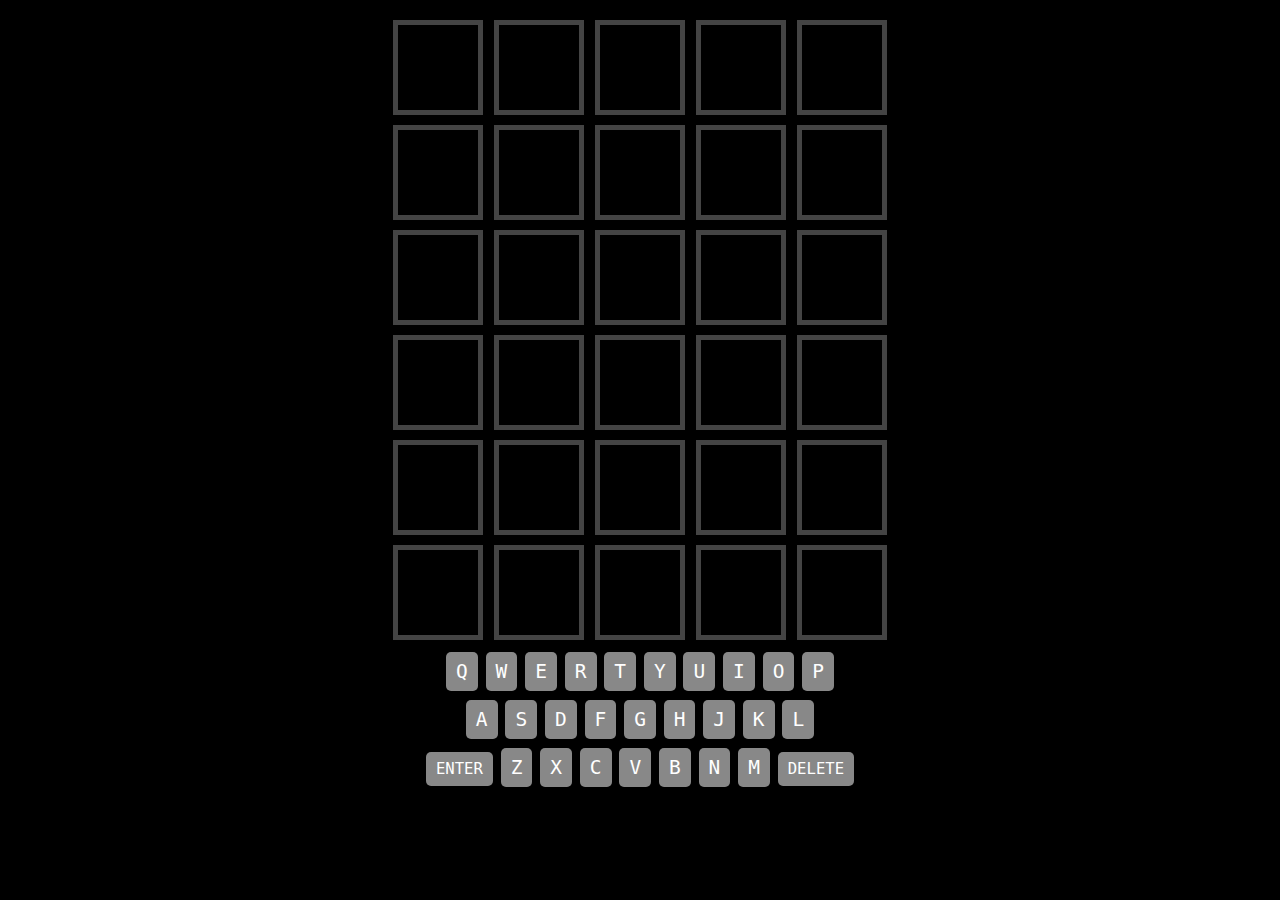
==== index.html @ ff06eb75 "initial commit" ====
<html>

<head>
	<link rel="stylesheet" href="style.css">
	<title>Woordle</title>
</head>

<body>
	<!-- guess boxes -->
	<div align=center class="row">
		<span id="w1b1" class="guessbox">0</span>
		<span id="w1b2" class="guessbox">0</span>
		<span id="w1b3" class="guessbox">0</span>
		<span id="w1b4" class="guessbox">0</span>
		<span id="w1b5" class="guessbox">0</span>
	</div>
	<div align=center class="row">
		<span id="w2b1" class="guessbox">0</span>
		<span id="w2b2" class="guessbox">0</span>
		<span id="w2b3" class="guessbox">0</span>
		<span id="w2b4" class="guessbox">0</span>
		<span id="w2b5" class="guessbox">0</span>
	</div>
	<div align=center class="row">
		<span id="w3b1" class="guessbox">0</span>
		<span id="w3b2" class="guessbox">0</span>
		<span id="w3b3" class="guessbox">0</span>
		<span id="w3b4" class="guessbox">0</span>
		<span id="w3b5" class="guessbox">0</span>
	</div>
	<div align=center class="row">
		<span id="w4b1" class="guessbox">0</span>
		<span id="w4b2" class="guessbox">0</span>
		<span id="w4b3" class="guessbox">0</span>
		<span id="w4b4" class="guessbox">0</span>
		<span id="w4b5" class="guessbox">0</span>
	</div>
	<div align=center class="row">
		<span id="w1b1" class="guessbox">0</span>
		<span id="w5b2" class="guessbox">0</span>
		<span id="w5b3" class="guessbox">0</span>
		<span id="w5b4" class="guessbox">0</span>
		<span id="w5b5" class="guessbox">0</span>
	</div>
	<div align=center class="row">
		<span id="w6b1" class="guessbox">0</span>
		<span id="w6b2" class="guessbox">r</span>
		<span id="w6b3" class="guessbox">i</span>
		<span id="w6b4" class="guessbox">W</span>
		<span id="w6b5" class="guessbox">0</span>
	</div>

	<!-- keyboard -->
	<div align=center class="keysrow">
		<span class="key">Q</span>	
		<span class="key">W</span>	
		<span class="key">E</span>	
		<span class="key">R</span>	
		<span class="key">T</span>	
		<span class="key">Y</span>	
		<span class="key">U</span>	
		<span class="key">I</span>	
		<span class="key">O</span>	
		<span class="key">P</span>	
	</div>
	<div align=center class="keysrow">
		<span class="key">A</span>	
		<span class="key">S</span>	
		<span class="key">D</span>	
		<span class="key">F</span>	
		<span class="key">G</span>	
		<span class="key">H</span>	
		<span class="key">J</span>	
		<span class="key">K</span>	
		<span class="key">L</span>	
	</div>
	<div align=center class="keysrow">
		<span class="key" id="enter">ENTER</span>	
		<span class="key">Z</span>	
		<span class="key">X</span>	
		<span class="key">C</span>	
		<span class="key">V</span>	
		<span class="key">B</span>	
		<span class="key">N</span>	
		<span class="key">M</span>	
		<span class="key" id="enter">DELETE</span>	
	</div>
</body>



</html>
---- style.css ----
body {
	background: black;
	color: black;
	font-family: monospace;
}

.guessbox {
	font-size: 5em;
	border-style: solid;
	border-width: 5px;
	border-color: #444;
	padding: 5px 20px;
	margin: 2px;
}

.row {
	margin: 30px;
}

.key {
	font-size: 1.5em;
	border-radius: 5px;
	background: #888;
	color: white;
	padding: 8px 10px;
}

.keysrow {
	margin: 25px;
}

#enter {
	font-size: 1.2em;
}
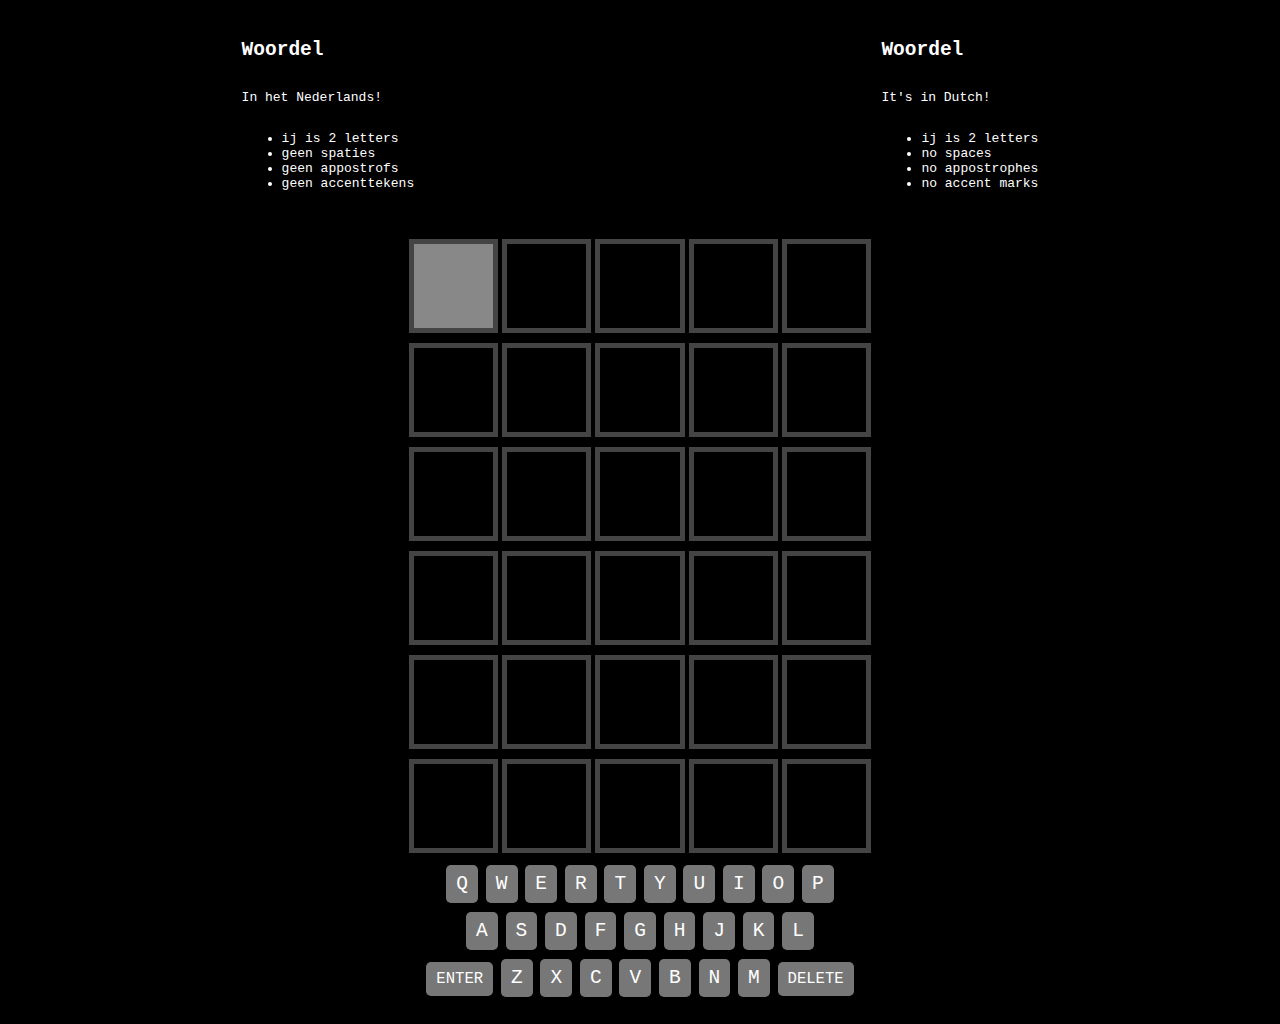
==== commit 46f7c0bf: "adds instructions" ====
--- a/index.html
+++ b/index.html
@@ -2,91 +2,72 @@
 
 <head>
 	<link rel="stylesheet" href="style.css">
-	<title>Woordle</title>
+	<title>Woordel</title>
 </head>
 
 <body>
+	<div class="instructions">
+		<div class="flex-container-col">
+			<h2>Woordel</h2>
+			<p>In het Nederlands!</p>
+			<ul>
+				<li>ij is 2 letters</li>
+				<li>geen spaties</li>
+				<li>geen appostrofs</li>
+				<li>geen accenttekens</li>
+			</ul>
+		</div>	
+		<div class="flex-container-col">
+			<h2>Woordel</h2>
+			<p>It's in Dutch!</p>
+			<ul>
+				<li>ij is 2 letters</li>
+				<li>no spaces</li>
+				<li>no appostrophes</li>
+				<li>no accent marks</li>
+			</ul>
+		</div>	
+	</div>
 	<!-- guess boxes -->
-	<div align=center class="row">
-		<span id="w1b1" class="guessbox">0</span>
-		<span id="w1b2" class="guessbox">0</span>
-		<span id="w1b3" class="guessbox">0</span>
-		<span id="w1b4" class="guessbox">0</span>
-		<span id="w1b5" class="guessbox">0</span>
-	</div>
-	<div align=center class="row">
-		<span id="w2b1" class="guessbox">0</span>
-		<span id="w2b2" class="guessbox">0</span>
-		<span id="w2b3" class="guessbox">0</span>
-		<span id="w2b4" class="guessbox">0</span>
-		<span id="w2b5" class="guessbox">0</span>
-	</div>
-	<div align=center class="row">
-		<span id="w3b1" class="guessbox">0</span>
-		<span id="w3b2" class="guessbox">0</span>
-		<span id="w3b3" class="guessbox">0</span>
-		<span id="w3b4" class="guessbox">0</span>
-		<span id="w3b5" class="guessbox">0</span>
-	</div>
-	<div align=center class="row">
-		<span id="w4b1" class="guessbox">0</span>
-		<span id="w4b2" class="guessbox">0</span>
-		<span id="w4b3" class="guessbox">0</span>
-		<span id="w4b4" class="guessbox">0</span>
-		<span id="w4b5" class="guessbox">0</span>
-	</div>
-	<div align=center class="row">
-		<span id="w1b1" class="guessbox">0</span>
-		<span id="w5b2" class="guessbox">0</span>
-		<span id="w5b3" class="guessbox">0</span>
-		<span id="w5b4" class="guessbox">0</span>
-		<span id="w5b5" class="guessbox">0</span>
-	</div>
-	<div align=center class="row">
-		<span id="w6b1" class="guessbox">0</span>
-		<span id="w6b2" class="guessbox">r</span>
-		<span id="w6b3" class="guessbox">i</span>
-		<span id="w6b4" class="guessbox">W</span>
-		<span id="w6b5" class="guessbox">0</span>
-	</div>
+	<div align="center" id="rows"></div>
 
 	<!-- keyboard -->
 	<div align=center class="keysrow">
-		<span class="key">Q</span>	
-		<span class="key">W</span>	
-		<span class="key">E</span>	
-		<span class="key">R</span>	
-		<span class="key">T</span>	
-		<span class="key">Y</span>	
-		<span class="key">U</span>	
-		<span class="key">I</span>	
-		<span class="key">O</span>	
-		<span class="key">P</span>	
+		<span class="key" id="q">Q</span>
+		<span class="key" id="w">W</span>
+		<span class="key" id="e">E</span>
+		<span class="key" id="r">R</span>
+		<span class="key" id="t">T</span>
+		<span class="key" id="y">Y</span>
+		<span class="key" id="u">U</span>
+		<span class="key" id="i">I</span>
+		<span class="key" id="o">O</span>
+		<span class="key" id="p">P</span>
 	</div>
 	<div align=center class="keysrow">
-		<span class="key">A</span>	
-		<span class="key">S</span>	
-		<span class="key">D</span>	
-		<span class="key">F</span>	
-		<span class="key">G</span>	
-		<span class="key">H</span>	
-		<span class="key">J</span>	
-		<span class="key">K</span>	
-		<span class="key">L</span>	
+		<span class="key" id="a">A</span>
+		<span class="key" id="s">S</span>
+		<span class="key" id="d">D</span>
+		<span class="key" id="f">F</span>
+		<span class="key" id="g">G</span>
+		<span class="key" id="h">H</span>
+		<span class="key" id="j">J</span>
+		<span class="key" id="k">K</span>
+		<span class="key" id="l">L</span>
 	</div>
 	<div align=center class="keysrow">
-		<span class="key" id="enter">ENTER</span>	
-		<span class="key">Z</span>	
-		<span class="key">X</span>	
-		<span class="key">C</span>	
-		<span class="key">V</span>	
-		<span class="key">B</span>	
-		<span class="key">N</span>	
-		<span class="key">M</span>	
-		<span class="key" id="enter">DELETE</span>	
+		<span class="key key-big" id="Enter">ENTER</span>
+		<span class="key" id="z">Z</span>
+		<span class="key" id="x">X</span>
+		<span class="key" id="c">C</span>
+		<span class="key" id="v">V</span>
+		<span class="key" id="b">B</span>
+		<span class="key" id="n">N</span>
+		<span class="key" id="m">M</span>
+		<span class="key key-big" id="Delete">DELETE</span>
 	</div>
 </body>
 
-
+<script src="main.js"></script>
 
 </html>
--- a/style.css
+++ b/style.css
@@ -1,10 +1,35 @@
+:root {
+	--background: black;
+	--text: white;
+	--yellow: #fcb500;
+	--green: #8db008;
+	--wrong: black;
+	--unguessed: #777;
+}
+
 body {
-	background: black;
-	color: black;
+	background: var(--background);
+	color: var(--text);
 	font-family: monospace;
 }
 
+.instructions {
+	display: flex;
+	flex-direction: row;
+	flex-wrap: wrap;
+	justify-content: space-around;
+}
+
+.flex-container-col {
+	display: flex;
+	flex-direction: column;
+	justify-content: space-around;
+	margin: 10px;
+	padding: 5px;
+}
+
 .guessbox {
+	color: var(--background);
 	font-size: 5em;
 	border-style: solid;
 	border-width: 5px;
@@ -13,22 +38,60 @@
 	margin: 2px;
 }
 
+.visible {
+	color: var(--text);
+}
+
 .row {
 	margin: 30px;
+	align: center;
 }
 
 .key {
+	color: var(--text);
 	font-size: 1.5em;
 	border-radius: 5px;
-	background: #888;
-	color: white;
+	background: var(--unguessed);
 	padding: 8px 10px;
+}
+
+.clicked {
+	background: var(--yellow);
 }
 
 .keysrow {
 	margin: 25px;
 }
 
-#enter {
+.key-big {
 	font-size: 1.2em;
 }
+
+@keyframes flipAnimation {
+	from { background: #000; }
+}
+
+.wrong {
+	background: var(--wrong);
+	animation: flipAnimation 1s;
+}
+.correct-letter {
+	background: var(--yellow);
+	animation: flipAnimation 1s;
+}
+.correct-location {
+	background: var(--green);
+	animation: flipAnimation 1s;
+}
+
+@keyframes cycleAnimation {
+  0%   { background:#888; }
+  20%  { background:#000; }
+  40%  { background:#888; }
+  60%  { background:#000; }
+  80%  { background:#000; }
+}
+.selected {
+	background: #888;
+	animation: cycleAnimation 2s infinite;
+}
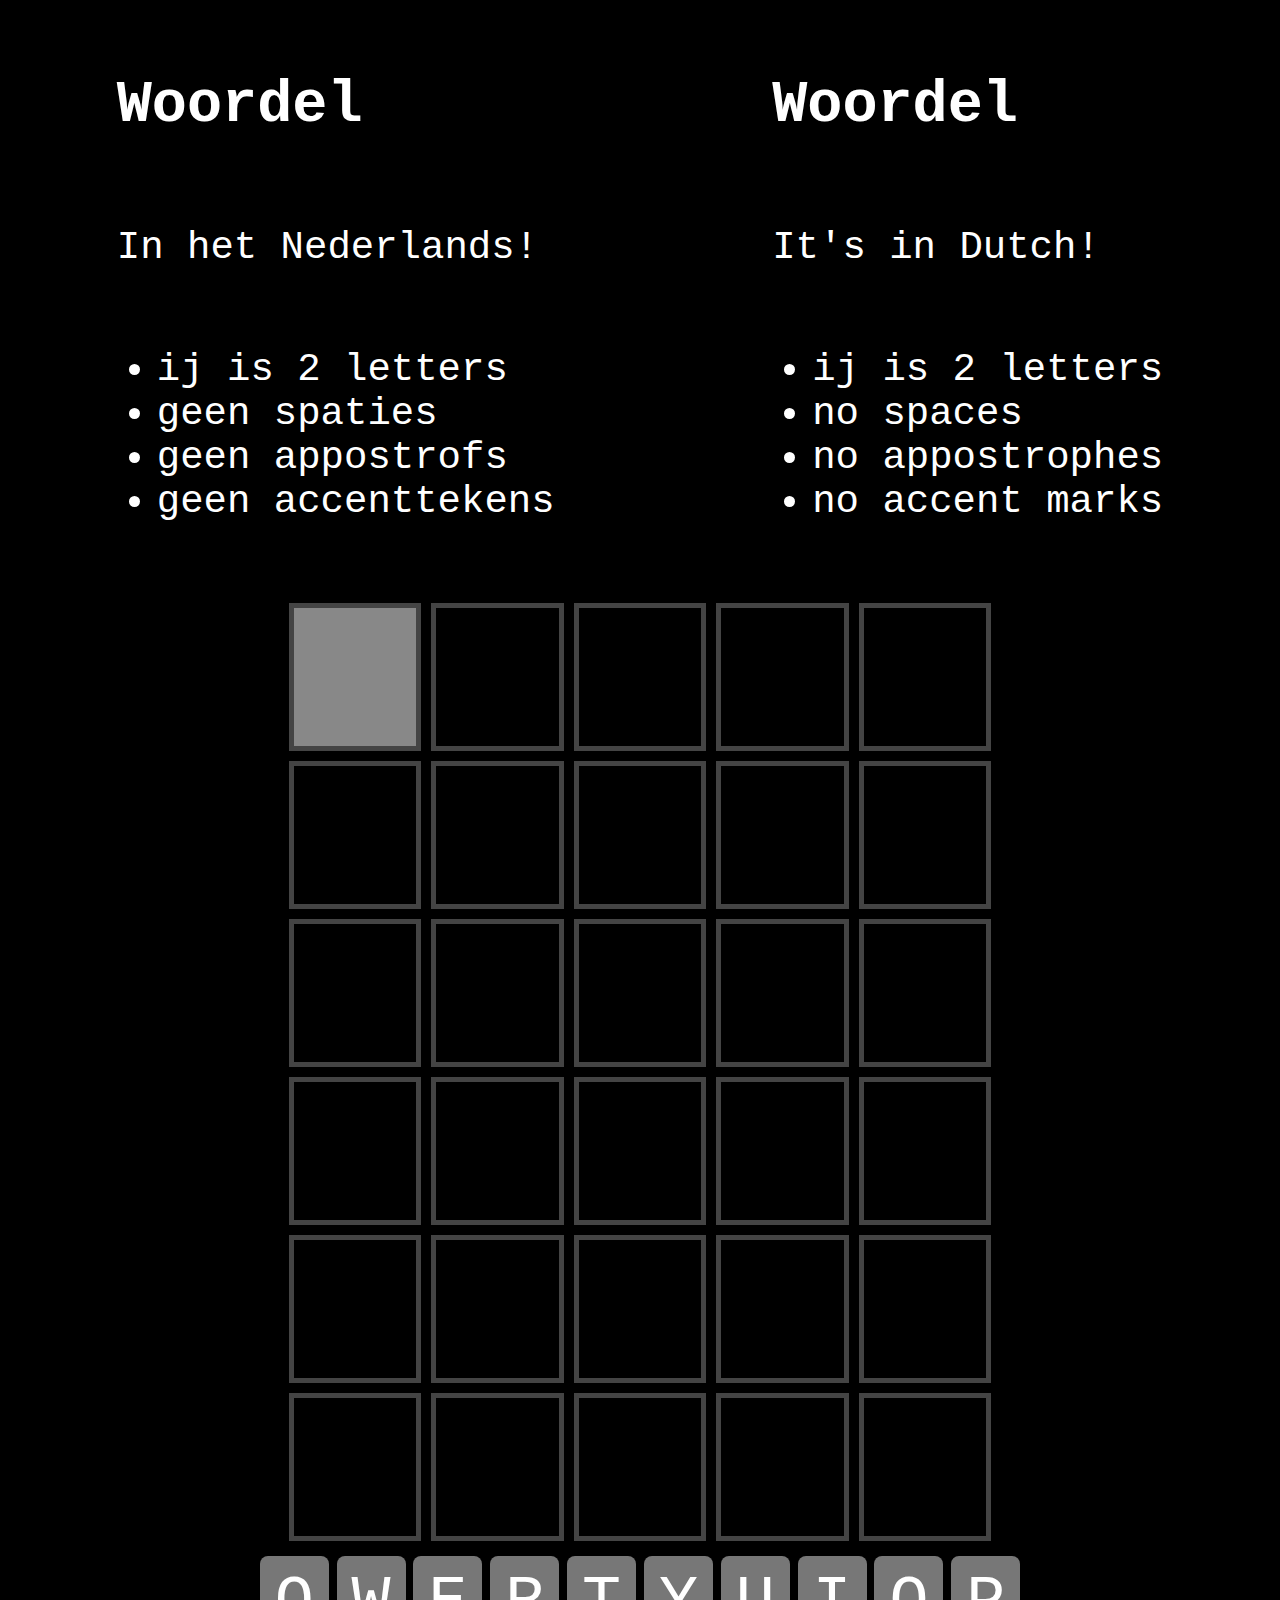
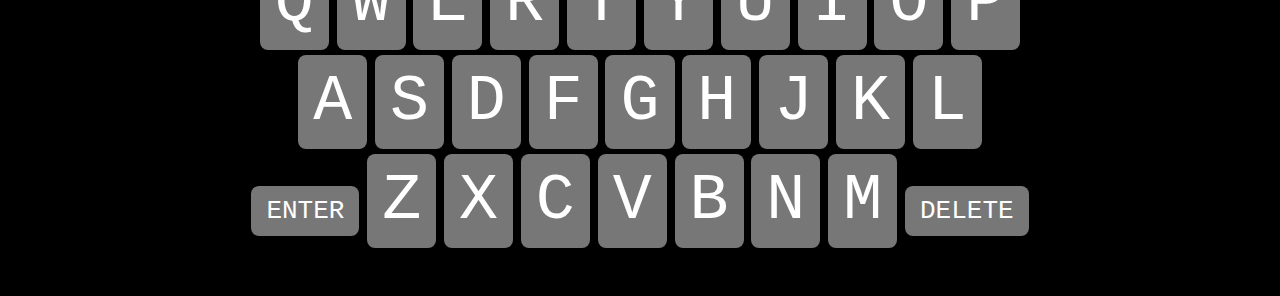
==== commit 0a9886f6: "Merge branch 'main' of ssh://github.com/hollyhudson/woordle into main" ====
--- a/index.html
+++ b/index.html
@@ -68,6 +68,7 @@
 	</div>
 </body>
 
+<script src="words.js"></script>
 <script src="main.js"></script>
 
 </html>
--- a/style.css
+++ b/style.css
@@ -13,7 +13,12 @@
 	font-family: monospace;
 }
 
+h3 {
+	font-size: 3em;
+}
+
 .instructions {
+	font-size: 3em;
 	display: flex;
 	flex-direction: row;
 	flex-wrap: wrap;
@@ -30,12 +35,12 @@
 
 .guessbox {
 	color: var(--background);
-	font-size: 5em;
+	font-size: 8em;
 	border-style: solid;
 	border-width: 5px;
 	border-color: #444;
-	padding: 5px 20px;
-	margin: 2px;
+	padding: 10px 30px;
+	margin: 5px;
 }
 
 .visible {
@@ -43,16 +48,16 @@
 }
 
 .row {
-	margin: 30px;
+	margin: 40px;
 	align: center;
 }
 
 .key {
 	color: var(--text);
-	font-size: 1.5em;
-	border-radius: 5px;
+	font-size: 5em;
+	border-radius: 8px;
 	background: var(--unguessed);
-	padding: 8px 10px;
+	padding: 10px 15px;
 }
 
 .clicked {
@@ -64,11 +69,14 @@
 }
 
 .key-big {
-	font-size: 1.2em;
+	font-size: 2em;
 }
 
 @keyframes flipAnimation {
 	from { background: #000; }
+}
+@keyframes badword-animation {
+	from { background: #800; }
 }
 
 .wrong {
@@ -83,6 +91,9 @@
 	background: var(--green);
 	animation: flipAnimation 1s;
 }
+.badword {
+	animation: badword-animation 3s;
+}
 
 @keyframes cycleAnimation {
   0%   { background:#888; }
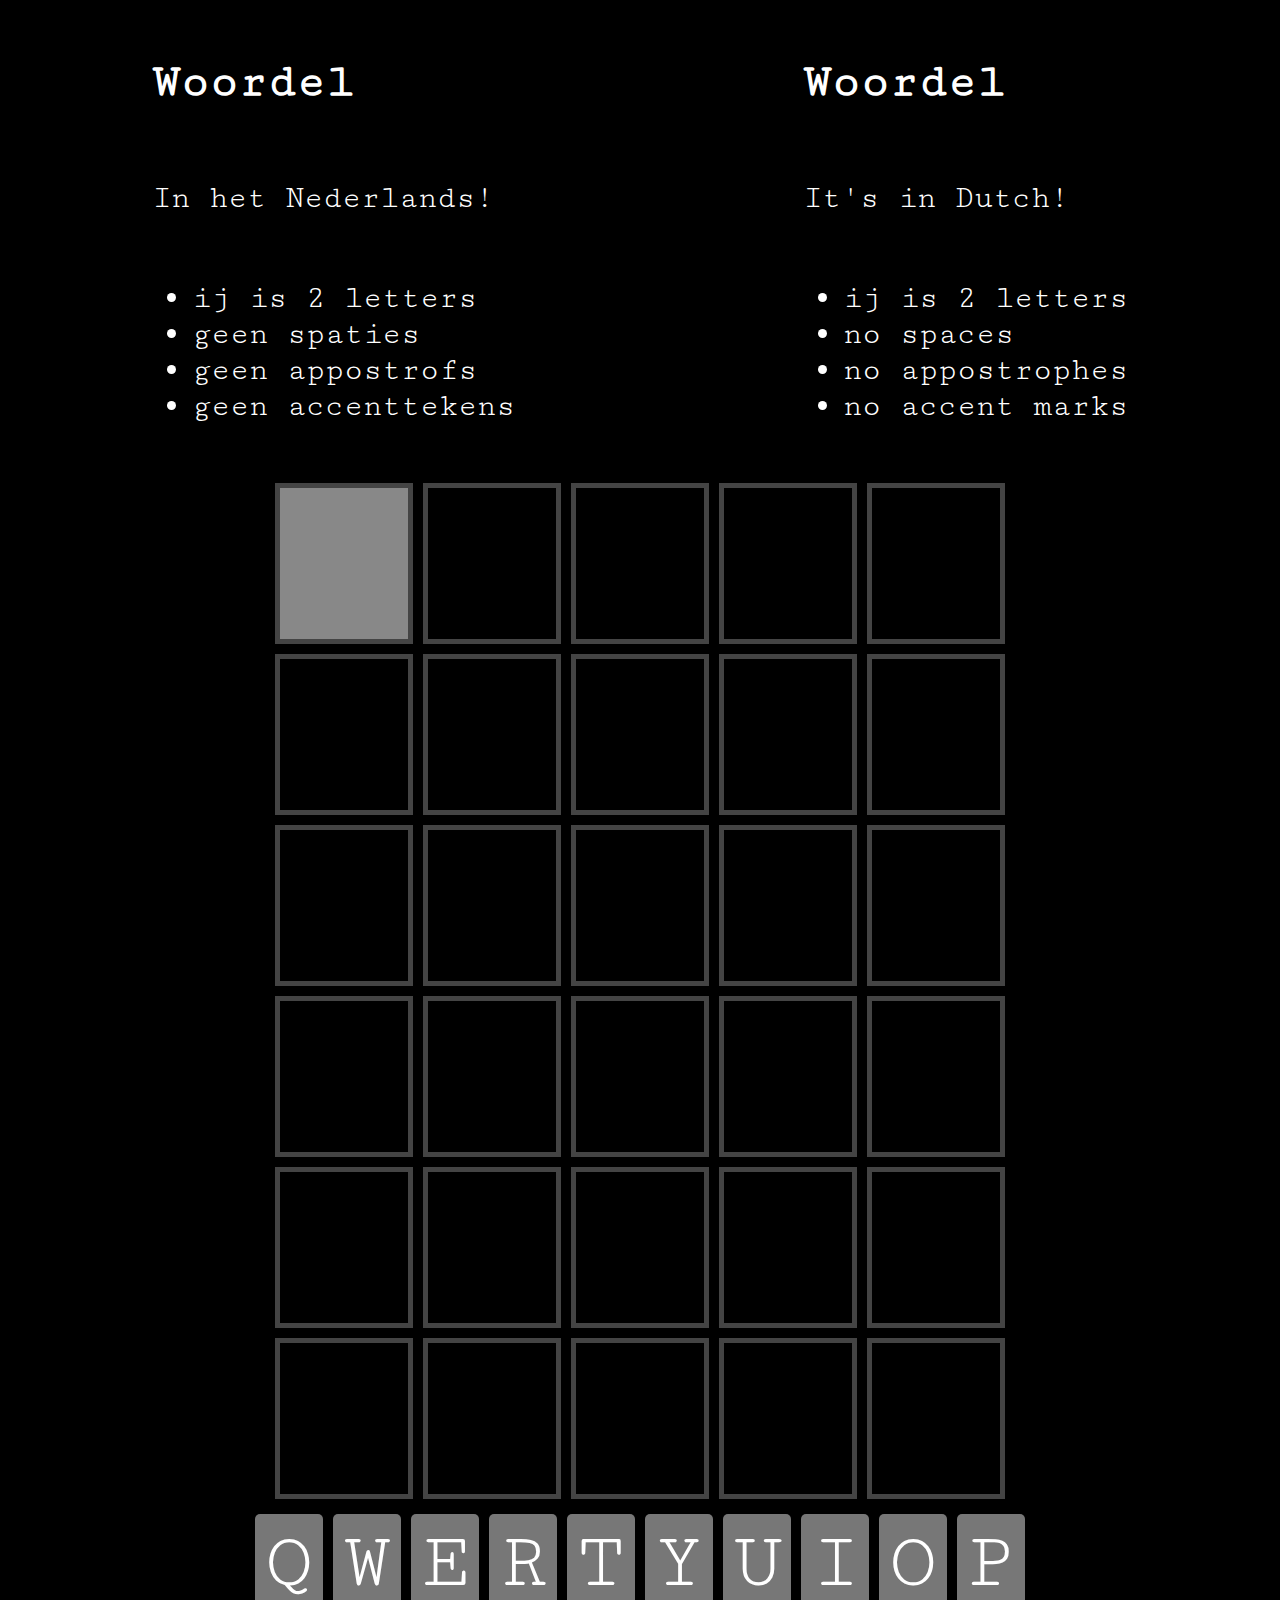
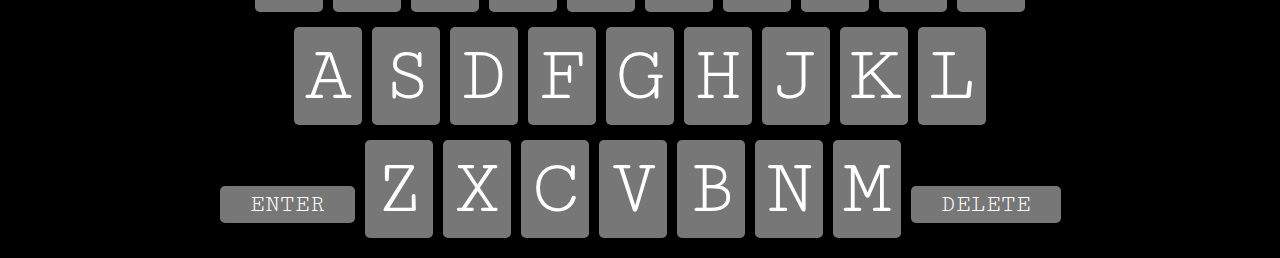
==== commit 38f1e1fe: "improves appearance on phones" ====
--- a/index.html
+++ b/index.html
@@ -1,6 +1,9 @@
 <html>
 
 <head>
+	<link rel="preconnect" href="https://fonts.googleapis.com"> 
+	<link rel="preconnect" href="https://fonts.gstatic.com" crossorigin> 
+	<link href="https://fonts.googleapis.com/css2?family=Cutive+Mono&family=Dongle&display=swap" rel="stylesheet">
 	<link rel="stylesheet" href="style.css">
 	<title>Woordel</title>
 </head>
@@ -68,7 +71,6 @@
 	</div>
 </body>
 
-<script src="words.js"></script>
 <script src="main.js"></script>
 
 </html>
--- a/style.css
+++ b/style.css
@@ -10,15 +10,15 @@
 body {
 	background: var(--background);
 	color: var(--text);
-	font-family: monospace;
+	font-family: "Cutive Mono", monospace;
 }
 
 h3 {
-	font-size: 3em;
+	font-size: 2em;
 }
 
 .instructions {
-	font-size: 3em;
+	font-size: 2em;
 	display: flex;
 	flex-direction: row;
 	flex-wrap: wrap;
@@ -29,8 +29,8 @@
 	display: flex;
 	flex-direction: column;
 	justify-content: space-around;
-	margin: 10px;
-	padding: 5px;
+	margin: 5px;
+	padding: 2px;
 }
 
 .guessbox {
@@ -39,7 +39,7 @@
 	border-style: solid;
 	border-width: 5px;
 	border-color: #444;
-	padding: 10px 30px;
+	padding: 5px 25px;
 	margin: 5px;
 }
 
@@ -48,16 +48,16 @@
 }
 
 .row {
-	margin: 40px;
+	margin: 30px;
 	align: center;
 }
 
 .key {
 	color: var(--text);
 	font-size: 5em;
-	border-radius: 8px;
+	border-radius: 5px;
 	background: var(--unguessed);
-	padding: 10px 15px;
+	padding: 5px 10px;
 }
 
 .clicked {
@@ -69,14 +69,12 @@
 }
 
 .key-big {
-	font-size: 2em;
+	font-size: 1.5em;
+	padding: 5px 30px;
 }
 
 @keyframes flipAnimation {
 	from { background: #000; }
-}
-@keyframes badword-animation {
-	from { background: #800; }
 }
 
 .wrong {
@@ -91,9 +89,6 @@
 	background: var(--green);
 	animation: flipAnimation 1s;
 }
-.badword {
-	animation: badword-animation 3s;
-}
 
 @keyframes cycleAnimation {
   0%   { background:#888; }
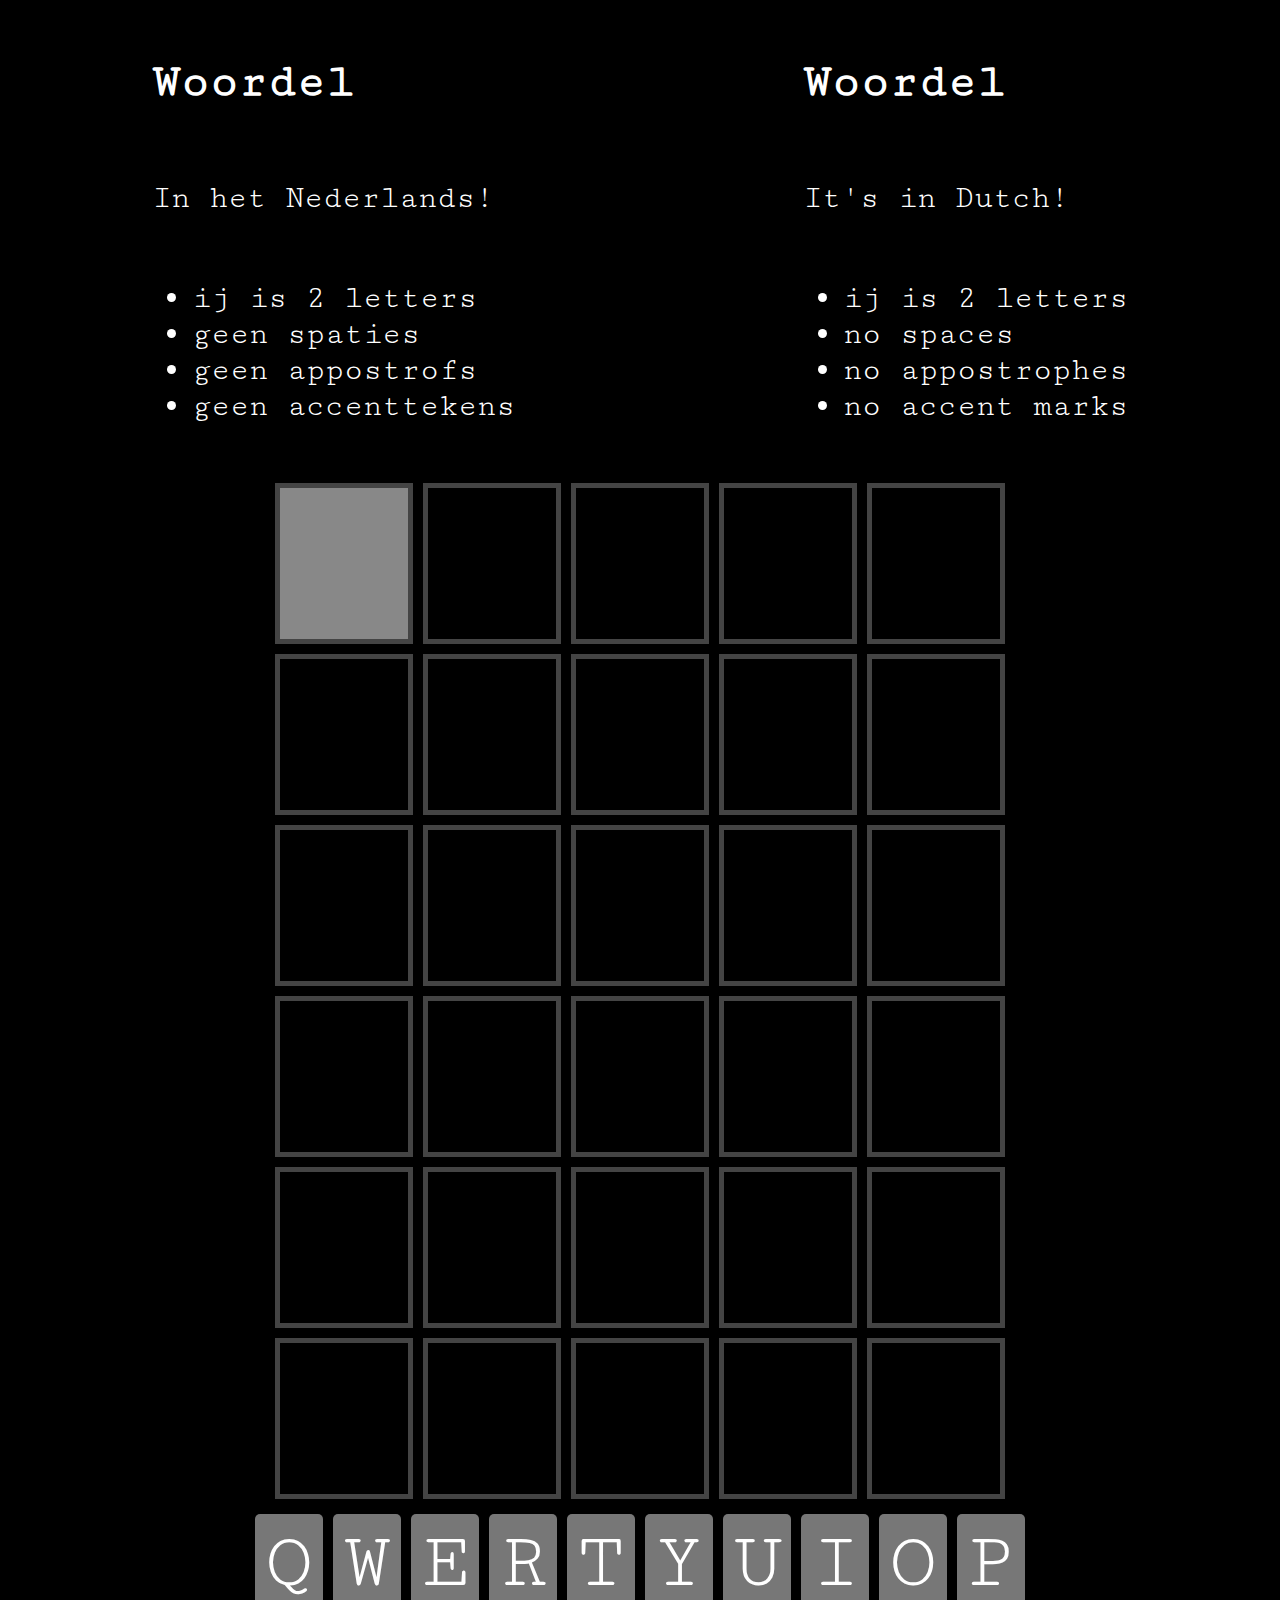
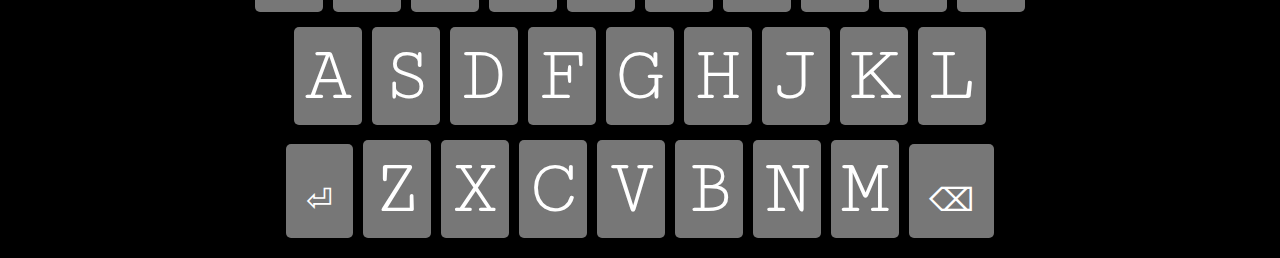
==== commit 175e0e5b: "makes enter and delete buttons even" ====
--- a/index.html
+++ b/index.html
@@ -59,7 +59,7 @@
 		<span class="key" id="l">L</span>
 	</div>
 	<div align=center class="keysrow">
-		<span class="key key-big" id="Enter">ENTER</span>
+		<span class="key key-big" id="Enter">&#9166;</span>
 		<span class="key" id="z">Z</span>
 		<span class="key" id="x">X</span>
 		<span class="key" id="c">C</span>
@@ -67,10 +67,11 @@
 		<span class="key" id="b">B</span>
 		<span class="key" id="n">N</span>
 		<span class="key" id="m">M</span>
-		<span class="key key-big" id="Delete">DELETE</span>
+		<span class="key key-big" id="Delete">&#9003;</span>
 	</div>
 </body>
 
+<script src="words.js"></script>
 <script src="main.js"></script>
 
 </html>
--- a/style.css
+++ b/style.css
@@ -69,12 +69,16 @@
 }
 
 .key-big {
-	font-size: 1.5em;
-	padding: 5px 30px;
+	font-size: 2em;
+	/* top right bottom left */
+	padding: 40px 20px 18px 20px;
 }
 
 @keyframes flipAnimation {
 	from { background: #000; }
+}
+@keyframes badword-animation {
+	from { background: #800; }
 }
 
 .wrong {
@@ -89,6 +93,9 @@
 	background: var(--green);
 	animation: flipAnimation 1s;
 }
+.badword {
+	animation: badword-animation 3s;
+}
 
 @keyframes cycleAnimation {
   0%   { background:#888; }
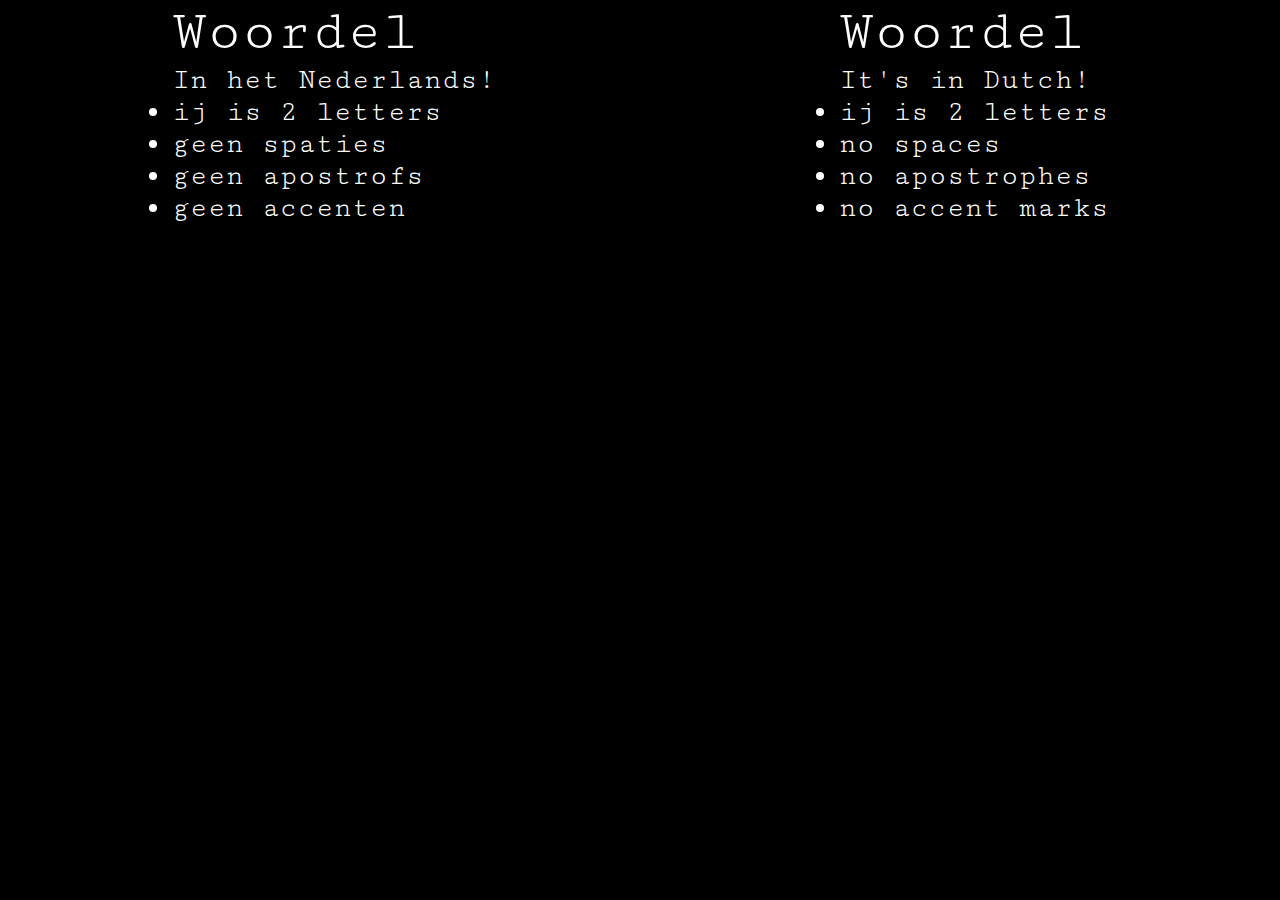
==== commit 84e0b8d8: "spelling correction" ====
--- a/index.html
+++ b/index.html
@@ -6,27 +6,35 @@
 	<link href="https://fonts.googleapis.com/css2?family=Cutive+Mono&family=Dongle&display=swap" rel="stylesheet">
 	<link rel="stylesheet" href="style.css">
 	<title>Woordel</title>
+
+	<script
+		src="https://cdn.socket.io/4.4.0/socket.io.min.js"
+		integrity="sha384-1fOn6VtTq3PWwfsOrk45LnYcGosJwzMHv+Xh/Jx5303FVOXzEnw0EpLv30mtjmlj"
+		crossorigin="anonymous"
+	></script>
+
 </head>
 
 <body>
+<div id="game">
 	<div class="instructions">
 		<div class="flex-container-col">
-			<h2>Woordel</h2>
+			<p class="titles">Woordel</p>
 			<p>In het Nederlands!</p>
 			<ul>
 				<li>ij is 2 letters</li>
 				<li>geen spaties</li>
-				<li>geen appostrofs</li>
-				<li>geen accenttekens</li>
+				<li>geen apostrofs</li>
+				<li>geen accenten</li>
 			</ul>
 		</div>	
 		<div class="flex-container-col">
-			<h2>Woordel</h2>
+			<p class="titles">Woordel</p>
 			<p>It's in Dutch!</p>
 			<ul>
 				<li>ij is 2 letters</li>
 				<li>no spaces</li>
-				<li>no appostrophes</li>
+				<li>no apostrophes</li>
 				<li>no accent marks</li>
 			</ul>
 		</div>	
@@ -35,40 +43,8 @@
 	<div align="center" id="rows"></div>
 
 	<!-- keyboard -->
-	<div align=center class="keysrow">
-		<span class="key" id="q">Q</span>
-		<span class="key" id="w">W</span>
-		<span class="key" id="e">E</span>
-		<span class="key" id="r">R</span>
-		<span class="key" id="t">T</span>
-		<span class="key" id="y">Y</span>
-		<span class="key" id="u">U</span>
-		<span class="key" id="i">I</span>
-		<span class="key" id="o">O</span>
-		<span class="key" id="p">P</span>
-	</div>
-	<div align=center class="keysrow">
-		<span class="key" id="a">A</span>
-		<span class="key" id="s">S</span>
-		<span class="key" id="d">D</span>
-		<span class="key" id="f">F</span>
-		<span class="key" id="g">G</span>
-		<span class="key" id="h">H</span>
-		<span class="key" id="j">J</span>
-		<span class="key" id="k">K</span>
-		<span class="key" id="l">L</span>
-	</div>
-	<div align=center class="keysrow">
-		<span class="key key-big" id="Enter">&#9166;</span>
-		<span class="key" id="z">Z</span>
-		<span class="key" id="x">X</span>
-		<span class="key" id="c">C</span>
-		<span class="key" id="v">V</span>
-		<span class="key" id="b">B</span>
-		<span class="key" id="n">N</span>
-		<span class="key" id="m">M</span>
-		<span class="key key-big" id="Delete">&#9003;</span>
-	</div>
+	<div align='center' id="keyboard"></div>
+</div>
 </body>
 
 <script src="words.js"></script>
--- a/style.css
+++ b/style.css
@@ -11,36 +11,42 @@
 	background: var(--background);
 	color: var(--text);
 	font-family: "Cutive Mono", monospace;
+	margin: 0 0 0;
 }
 
-h3 {
+.titles {
 	font-size: 2em;
+	margin: 0 0 0;
+}
+
+ul, p {
+	margin: 0 0 0;
+	padding: 0 0 0 0;
 }
 
 .instructions {
-	font-size: 2em;
+	font-size: 1.8em;
 	display: flex;
 	flex-direction: row;
 	flex-wrap: wrap;
 	justify-content: space-around;
 }
 
+
 .flex-container-col {
 	display: flex;
 	flex-direction: column;
 	justify-content: space-around;
-	margin: 5px;
-	padding: 2px;
 }
 
 .guessbox {
 	color: var(--background);
-	font-size: 8em;
+	font-size: 6em;
 	border-style: solid;
 	border-width: 5px;
 	border-color: #444;
-	padding: 5px 25px;
-	margin: 5px;
+	padding: 3px 20px;
+	margin: 4px;
 }
 
 .visible {
@@ -54,10 +60,11 @@
 
 .key {
 	color: var(--text);
-	font-size: 5em;
+	font-size: 3em;
 	border-radius: 5px;
 	background: var(--unguessed);
-	padding: 5px 10px;
+	padding: 8px 15px;
+	margin: 6px;
 }
 
 .clicked {
@@ -71,27 +78,35 @@
 .key-big {
 	font-size: 2em;
 	/* top right bottom left */
-	padding: 40px 20px 18px 20px;
+	padding: 18px 15px 12px 15px;
 }
 
-@keyframes flipAnimation {
+@keyframes fadeInAnimation {
 	from { background: #000; }
 }
 @keyframes badword-animation {
 	from { background: #800; }
 }
+@keyframes success-animation {
+	0%  { background: #008; }
+	20%  { background: var(--green); }
+	40%  { background: #fff; }
+	60%  { background: var(--green); }
+	80%  { background: #808; }
+	100% { background: #008; }
+}
 
 .wrong {
 	background: var(--wrong);
-	animation: flipAnimation 1s;
+	animation: fadeInAnimation 1s;
 }
 .correct-letter {
 	background: var(--yellow);
-	animation: flipAnimation 1s;
+	animation: fadeInAnimation 1s;
 }
 .correct-location {
 	background: var(--green);
-	animation: flipAnimation 1s;
+	animation: fadeInAnimation 1s;
 }
 .badword {
 	animation: badword-animation 3s;
@@ -108,3 +123,7 @@
 	background: #888;
 	animation: cycleAnimation 2s infinite;
 }
+
+.success {
+	animation: success-animation 3s infinite;
+}
